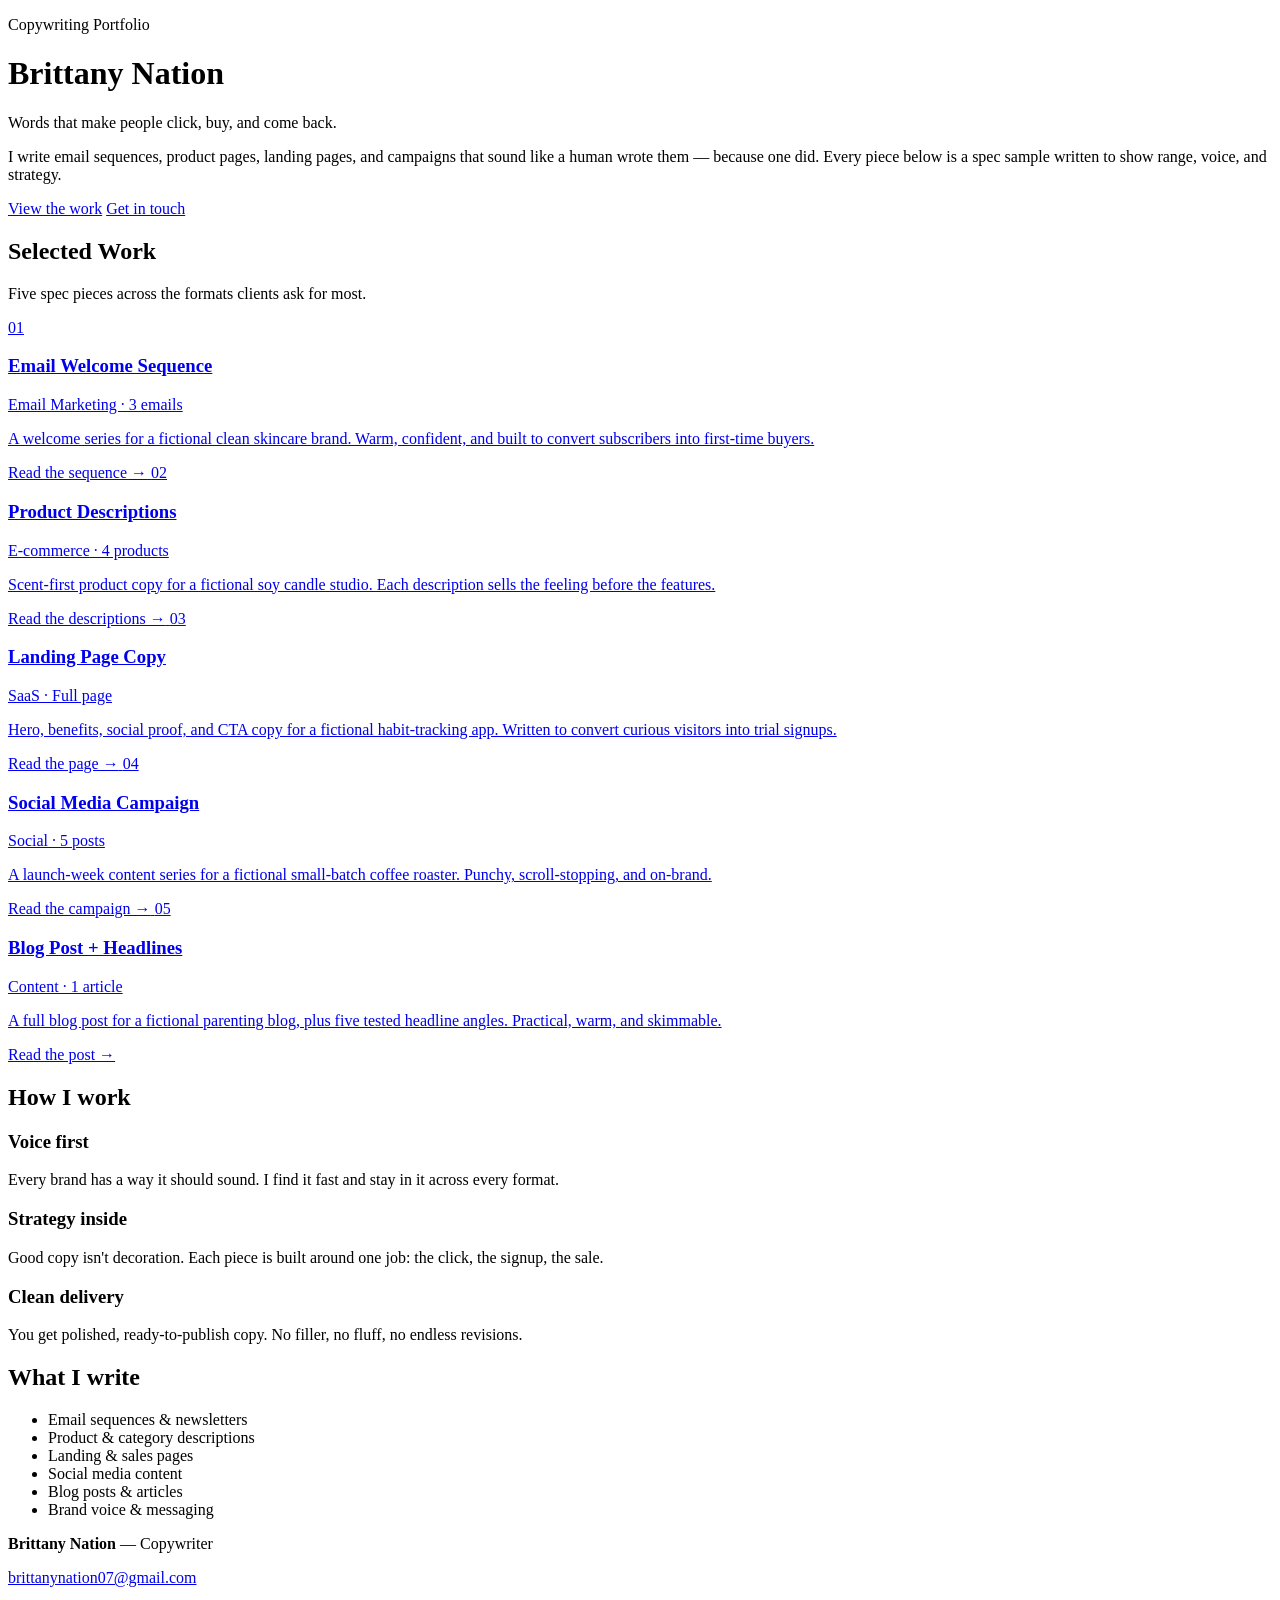
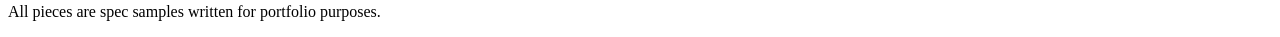
==== index.html @ cc4083b5 "Add index.html" ====
<!DOCTYPE html>
<html lang="en">
<head>
<meta charset="UTF-8">
<meta name="viewport" content="width=device-width, initial-scale=1.0">
<title>Brittany Nation — Copywriter</title>
<meta name="description" content="Copywriting portfolio of Brittany Nation. Email sequences, product descriptions, landing pages, social campaigns, and blog content.">
<link rel="stylesheet" href="styles.css">
</head>
<body>

<header class="hero">
  <div class="hero-inner">
    <p class="kicker">Copywriting Portfolio</p>
    <h1>Brittany Nation</h1>
    <p class="tagline">Words that make people click, buy, and come back.</p>
    <p class="intro">I write email sequences, product pages, landing pages, and campaigns that sound like a human wrote them — because one did. Every piece below is a spec sample written to show range, voice, and strategy.</p>
    <div class="hero-cta">
      <a href="#work" class="btn">View the work</a>
      <a href="mailto:brittanynation07@gmail.com" class="btn btn-ghost">Get in touch</a>
    </div>
  </div>
</header>

<main>
<section id="work" class="pieces">
  <h2>Selected Work</h2>
  <p class="section-sub">Five spec pieces across the formats clients ask for most.</p>

  <div class="grid">

    <a href="pieces/email-sequence.html" class="card">
      <span class="card-num">01</span>
      <h3>Email Welcome Sequence</h3>
      <p class="card-type">Email Marketing · 3 emails</p>
      <p>A welcome series for a fictional clean skincare brand. Warm, confident, and built to convert subscribers into first-time buyers.</p>
      <span class="card-link">Read the sequence →</span>
    </a>

    <a href="pieces/product-descriptions.html" class="card">
      <span class="card-num">02</span>
      <h3>Product Descriptions</h3>
      <p class="card-type">E-commerce · 4 products</p>
      <p>Scent-first product copy for a fictional soy candle studio. Each description sells the feeling before the features.</p>
      <span class="card-link">Read the descriptions →</span>
    </a>

    <a href="pieces/landing-page.html" class="card">
      <span class="card-num">03</span>
      <h3>Landing Page Copy</h3>
      <p class="card-type">SaaS · Full page</p>
      <p>Hero, benefits, social proof, and CTA copy for a fictional habit-tracking app. Written to convert curious visitors into trial signups.</p>
      <span class="card-link">Read the page →</span>
    </a>

    <a href="pieces/social-campaign.html" class="card">
      <span class="card-num">04</span>
      <h3>Social Media Campaign</h3>
      <p class="card-type">Social · 5 posts</p>
      <p>A launch-week content series for a fictional small-batch coffee roaster. Punchy, scroll-stopping, and on-brand.</p>
      <span class="card-link">Read the campaign →</span>
    </a>

    <a href="pieces/blog-post.html" class="card">
      <span class="card-num">05</span>
      <h3>Blog Post + Headlines</h3>
      <p class="card-type">Content · 1 article</p>
      <p>A full blog post for a fictional parenting blog, plus five tested headline angles. Practical, warm, and skimmable.</p>
      <span class="card-link">Read the post →</span>
    </a>

  </div>
</section>

<section class="about">
  <h2>How I work</h2>
  <div class="about-grid">
    <div>
      <h3>Voice first</h3>
      <p>Every brand has a way it should sound. I find it fast and stay in it across every format.</p>
    </div>
    <div>
      <h3>Strategy inside</h3>
      <p>Good copy isn't decoration. Each piece is built around one job: the click, the signup, the sale.</p>
    </div>
    <div>
      <h3>Clean delivery</h3>
      <p>You get polished, ready-to-publish copy. No filler, no fluff, no endless revisions.</p>
    </div>
  </div>
</section>

<section class="services">
  <h2>What I write</h2>
  <ul class="service-list">
    <li>Email sequences &amp; newsletters</li>
    <li>Product &amp; category descriptions</li>
    <li>Landing &amp; sales pages</li>
    <li>Social media content</li>
    <li>Blog posts &amp; articles</li>
    <li>Brand voice &amp; messaging</li>
  </ul>
</section>
</main>

<footer>
  <p><strong>Brittany Nation</strong> — Copywriter</p>
  <p><a href="mailto:brittanynation07@gmail.com">brittanynation07@gmail.com</a></p>
  <p class="fine">All pieces are spec samples written for portfolio purposes.</p>
</footer>

</body>
</html>
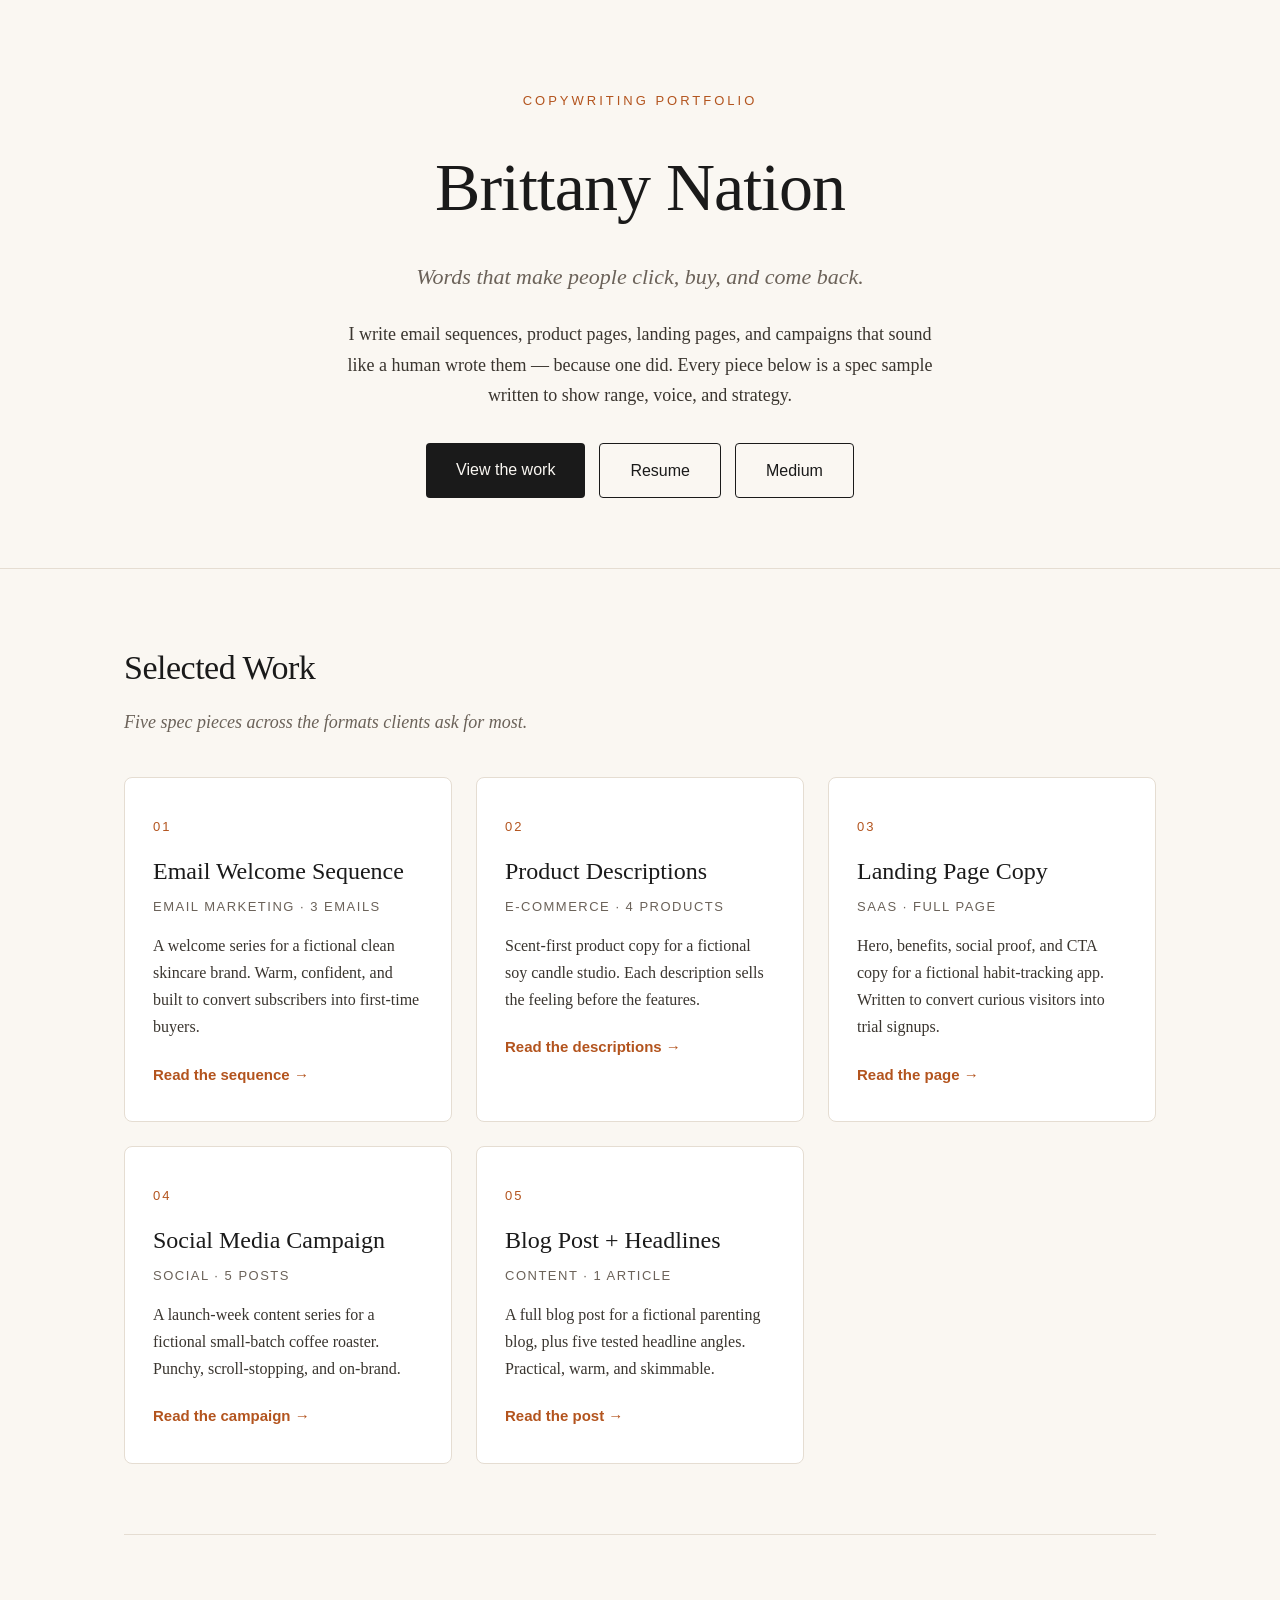
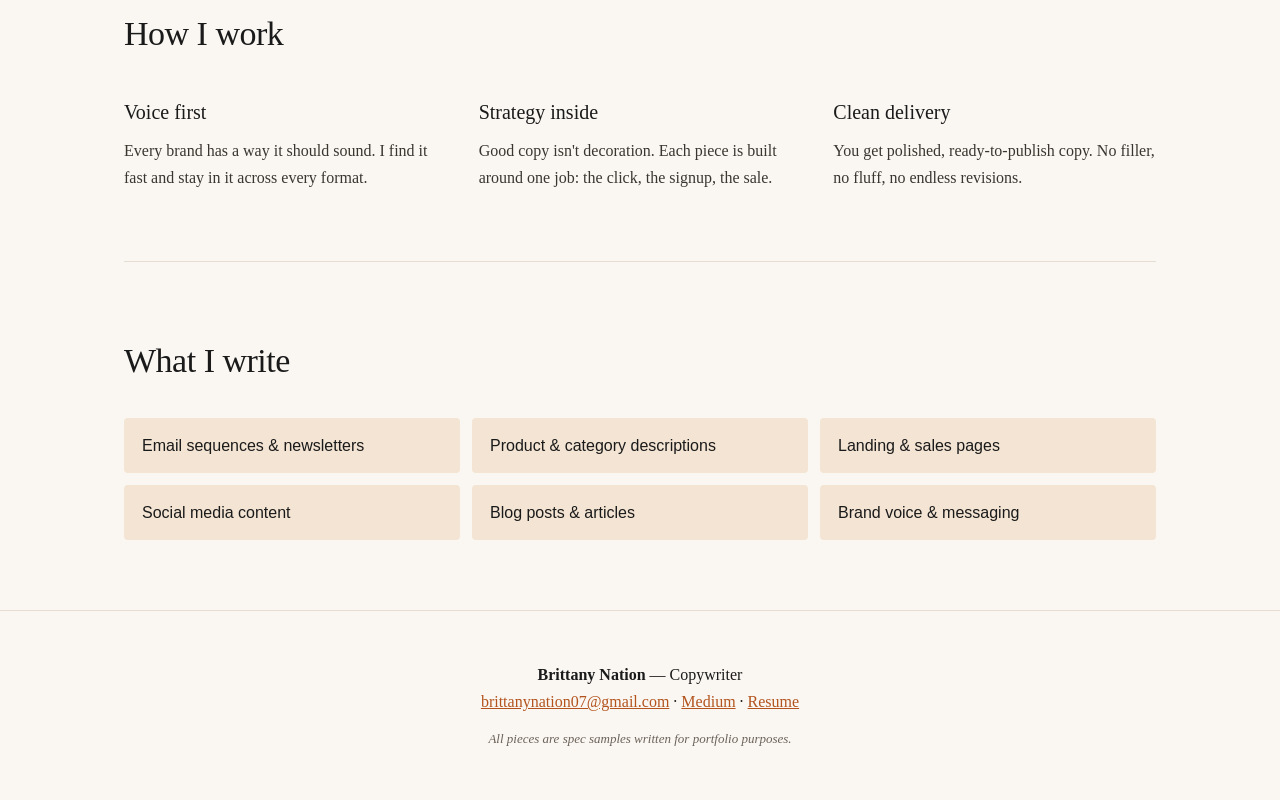
==== commit 378e284c: "Add Resume and Medium links" ====
--- a/index.html
+++ b/index.html
@@ -17,7 +17,8 @@
     <p class="intro">I write email sequences, product pages, landing pages, and campaigns that sound like a human wrote them — because one did. Every piece below is a spec sample written to show range, voice, and strategy.</p>
     <div class="hero-cta">
       <a href="#work" class="btn">View the work</a>
-      <a href="mailto:brittanynation07@gmail.com" class="btn btn-ghost">Get in touch</a>
+      <a href="resume.pdf" target="_blank" rel="noopener" class="btn btn-ghost">Resume</a>
+      <a href="https://medium.com/@brittanyd.nation.bn" target="_blank" rel="noopener" class="btn btn-ghost">Medium</a>
     </div>
   </div>
 </header>
@@ -105,7 +106,7 @@
 
 <footer>
   <p><strong>Brittany Nation</strong> — Copywriter</p>
-  <p><a href="mailto:brittanynation07@gmail.com">brittanynation07@gmail.com</a></p>
+  <p><a href="mailto:brittanynation07@gmail.com">brittanynation07@gmail.com</a> · <a href="https://medium.com/@brittanyd.nation.bn" target="_blank" rel="noopener">Medium</a> · <a href="resume.pdf" target="_blank" rel="noopener">Resume</a></p>
   <p class="fine">All pieces are spec samples written for portfolio purposes.</p>
 </footer>
 
--- a/styles.css
+++ b/styles.css
@@ -0,0 +1,260 @@
+:root {
+  --cream: #faf7f2;
+  --ink: #1a1a1a;
+  --muted: #6b6259;
+  --accent: #b3541e;
+  --accent-soft: #f3e4d3;
+  --line: #e5ddd2;
+  --card: #ffffff;
+}
+
+* { margin: 0; padding: 0; box-sizing: border-box; }
+
+body {
+  font-family: Georgia, 'Times New Roman', serif;
+  background: var(--cream);
+  color: var(--ink);
+  line-height: 1.7;
+  font-size: 18px;
+}
+
+/* Hero */
+.hero {
+  padding: 90px 24px 70px;
+  text-align: center;
+  border-bottom: 1px solid var(--line);
+}
+.hero-inner { max-width: 720px; margin: 0 auto; }
+.kicker {
+  font-family: -apple-system, 'Segoe UI', sans-serif;
+  text-transform: uppercase;
+  letter-spacing: 3px;
+  font-size: 13px;
+  color: var(--accent);
+  margin-bottom: 18px;
+}
+.hero h1 {
+  font-size: clamp(42px, 7vw, 68px);
+  font-weight: 400;
+  letter-spacing: -1px;
+  margin-bottom: 12px;
+}
+.tagline {
+  font-size: 22px;
+  font-style: italic;
+  color: var(--muted);
+  margin-bottom: 24px;
+}
+.intro { max-width: 600px; margin: 0 auto 32px; color: #3a352f; }
+.hero-cta { display: flex; gap: 14px; justify-content: center; flex-wrap: wrap; }
+.btn {
+  font-family: -apple-system, 'Segoe UI', sans-serif;
+  display: inline-block;
+  background: var(--ink);
+  color: var(--cream);
+  padding: 13px 30px;
+  text-decoration: none;
+  border-radius: 4px;
+  font-size: 16px;
+  transition: background .2s;
+}
+.btn:hover { background: var(--accent); }
+.btn-ghost {
+  background: transparent;
+  color: var(--ink);
+  border: 1px solid var(--ink);
+}
+.btn-ghost:hover { background: var(--ink); color: var(--cream); }
+
+/* Sections */
+main { max-width: 1080px; margin: 0 auto; padding: 0 24px; }
+section { padding: 70px 0; }
+h2 {
+  font-size: 34px;
+  font-weight: 400;
+  margin-bottom: 10px;
+  letter-spacing: -0.5px;
+}
+.section-sub { color: var(--muted); margin-bottom: 40px; font-style: italic; }
+
+/* Cards */
+.grid {
+  display: grid;
+  grid-template-columns: repeat(auto-fill, minmax(300px, 1fr));
+  gap: 24px;
+}
+.card {
+  background: var(--card);
+  border: 1px solid var(--line);
+  border-radius: 8px;
+  padding: 32px 28px;
+  text-decoration: none;
+  color: var(--ink);
+  display: block;
+  transition: transform .2s, box-shadow .2s;
+}
+.card:hover {
+  transform: translateY(-4px);
+  box-shadow: 0 12px 32px rgba(0,0,0,.08);
+}
+.card-num {
+  font-family: -apple-system, 'Segoe UI', sans-serif;
+  font-size: 13px;
+  color: var(--accent);
+  letter-spacing: 2px;
+}
+.card h3 { font-size: 24px; font-weight: 400; margin: 10px 0 4px; }
+.card-type {
+  font-family: -apple-system, 'Segoe UI', sans-serif;
+  font-size: 13px;
+  text-transform: uppercase;
+  letter-spacing: 1.5px;
+  color: var(--muted);
+  margin-bottom: 14px;
+}
+.card p:not(.card-type):not(.card-link) { font-size: 16px; color: #3a352f; margin-bottom: 18px; }
+.card-link {
+  font-family: -apple-system, 'Segoe UI', sans-serif;
+  font-size: 15px;
+  color: var(--accent);
+  font-weight: 600;
+}
+
+/* About */
+.about { border-top: 1px solid var(--line); }
+.about-grid {
+  display: grid;
+  grid-template-columns: repeat(auto-fill, minmax(280px, 1fr));
+  gap: 32px;
+  margin-top: 32px;
+}
+.about-grid h3 { font-size: 20px; font-weight: 400; margin-bottom: 8px; }
+.about-grid p { font-size: 16px; color: #3a352f; }
+
+/* Services */
+.services { border-top: 1px solid var(--line); }
+.service-list {
+  list-style: none;
+  display: grid;
+  grid-template-columns: repeat(auto-fill, minmax(280px, 1fr));
+  gap: 12px;
+  margin-top: 28px;
+}
+.service-list li {
+  font-family: -apple-system, 'Segoe UI', sans-serif;
+  font-size: 16px;
+  padding: 14px 18px;
+  background: var(--accent-soft);
+  border-radius: 4px;
+}
+
+/* Piece pages */
+.piece-hero {
+  padding: 60px 24px 40px;
+  text-align: center;
+  border-bottom: 1px solid var(--line);
+}
+.piece-hero .kicker { margin-bottom: 12px; }
+.piece-hero h1 { font-size: clamp(32px, 5vw, 48px); font-weight: 400; letter-spacing: -0.5px; margin-bottom: 8px; }
+.piece-meta {
+  font-family: -apple-system, 'Segoe UI', sans-serif;
+  font-size: 14px;
+  color: var(--muted);
+  text-transform: uppercase;
+  letter-spacing: 1.5px;
+}
+.piece-body { max-width: 720px; margin: 0 auto; padding: 50px 24px; }
+.piece-body h2 { font-size: 26px; margin: 44px 0 14px; }
+.piece-body h3 { font-size: 20px; font-weight: 400; margin: 30px 0 10px; font-style: italic; }
+.piece-body p { margin-bottom: 18px; }
+.piece-body ul, .piece-body ol { margin: 0 0 20px 24px; }
+.piece-body li { margin-bottom: 8px; }
+
+.email-block, .sample-block {
+  background: var(--card);
+  border: 1px solid var(--line);
+  border-radius: 8px;
+  padding: 28px;
+  margin: 28px 0;
+}
+.email-block .email-subject {
+  font-family: -apple-system, 'Segoe UI', sans-serif;
+  font-weight: 700;
+  font-size: 16px;
+  margin-bottom: 4px;
+}
+.email-block .email-preheader {
+  font-family: -apple-system, 'Segoe UI', sans-serif;
+  font-size: 14px;
+  color: var(--muted);
+  margin-bottom: 16px;
+  font-style: italic;
+}
+.strategy-note {
+  background: var(--accent-soft);
+  border-left: 4px solid var(--accent);
+  padding: 18px 22px;
+  margin: 28px 0;
+  font-size: 16px;
+  border-radius: 0 6px 6px 0;
+}
+.strategy-note strong {
+  font-family: -apple-system, 'Segoe UI', sans-serif;
+  font-size: 13px;
+  text-transform: uppercase;
+  letter-spacing: 1.5px;
+  color: var(--accent);
+  display: block;
+  margin-bottom: 6px;
+}
+.back-link {
+  display: inline-block;
+  margin: 20px 24px 60px;
+  font-family: -apple-system, 'Segoe UI', sans-serif;
+  color: var(--accent);
+  text-decoration: none;
+  font-weight: 600;
+}
+.headline-list { list-style: none; margin-left: 0 !important; }
+.headline-list li {
+  font-size: 20px;
+  padding: 14px 0;
+  border-bottom: 1px solid var(--line);
+}
+.headline-list li:last-child { border-bottom: none; }
+.post-card {
+  background: var(--card);
+  border: 1px solid var(--line);
+  border-radius: 8px;
+  padding: 24px;
+  margin: 16px 0;
+}
+.post-card .platform {
+  font-family: -apple-system, 'Segoe UI', sans-serif;
+  font-size: 12px;
+  text-transform: uppercase;
+  letter-spacing: 1.5px;
+  color: var(--accent);
+  margin-bottom: 10px;
+}
+
+/* Footer */
+footer {
+  text-align: center;
+  padding: 50px 24px;
+  border-top: 1px solid var(--line);
+  font-size: 16px;
+}
+footer a { color: var(--accent); }
+footer .fine {
+  font-size: 13px;
+  color: var(--muted);
+  margin-top: 12px;
+  font-style: italic;
+}
+
+@media (max-width: 600px) {
+  body { font-size: 16px; }
+  .hero { padding: 60px 20px 50px; }
+  section { padding: 50px 0; }
+}
